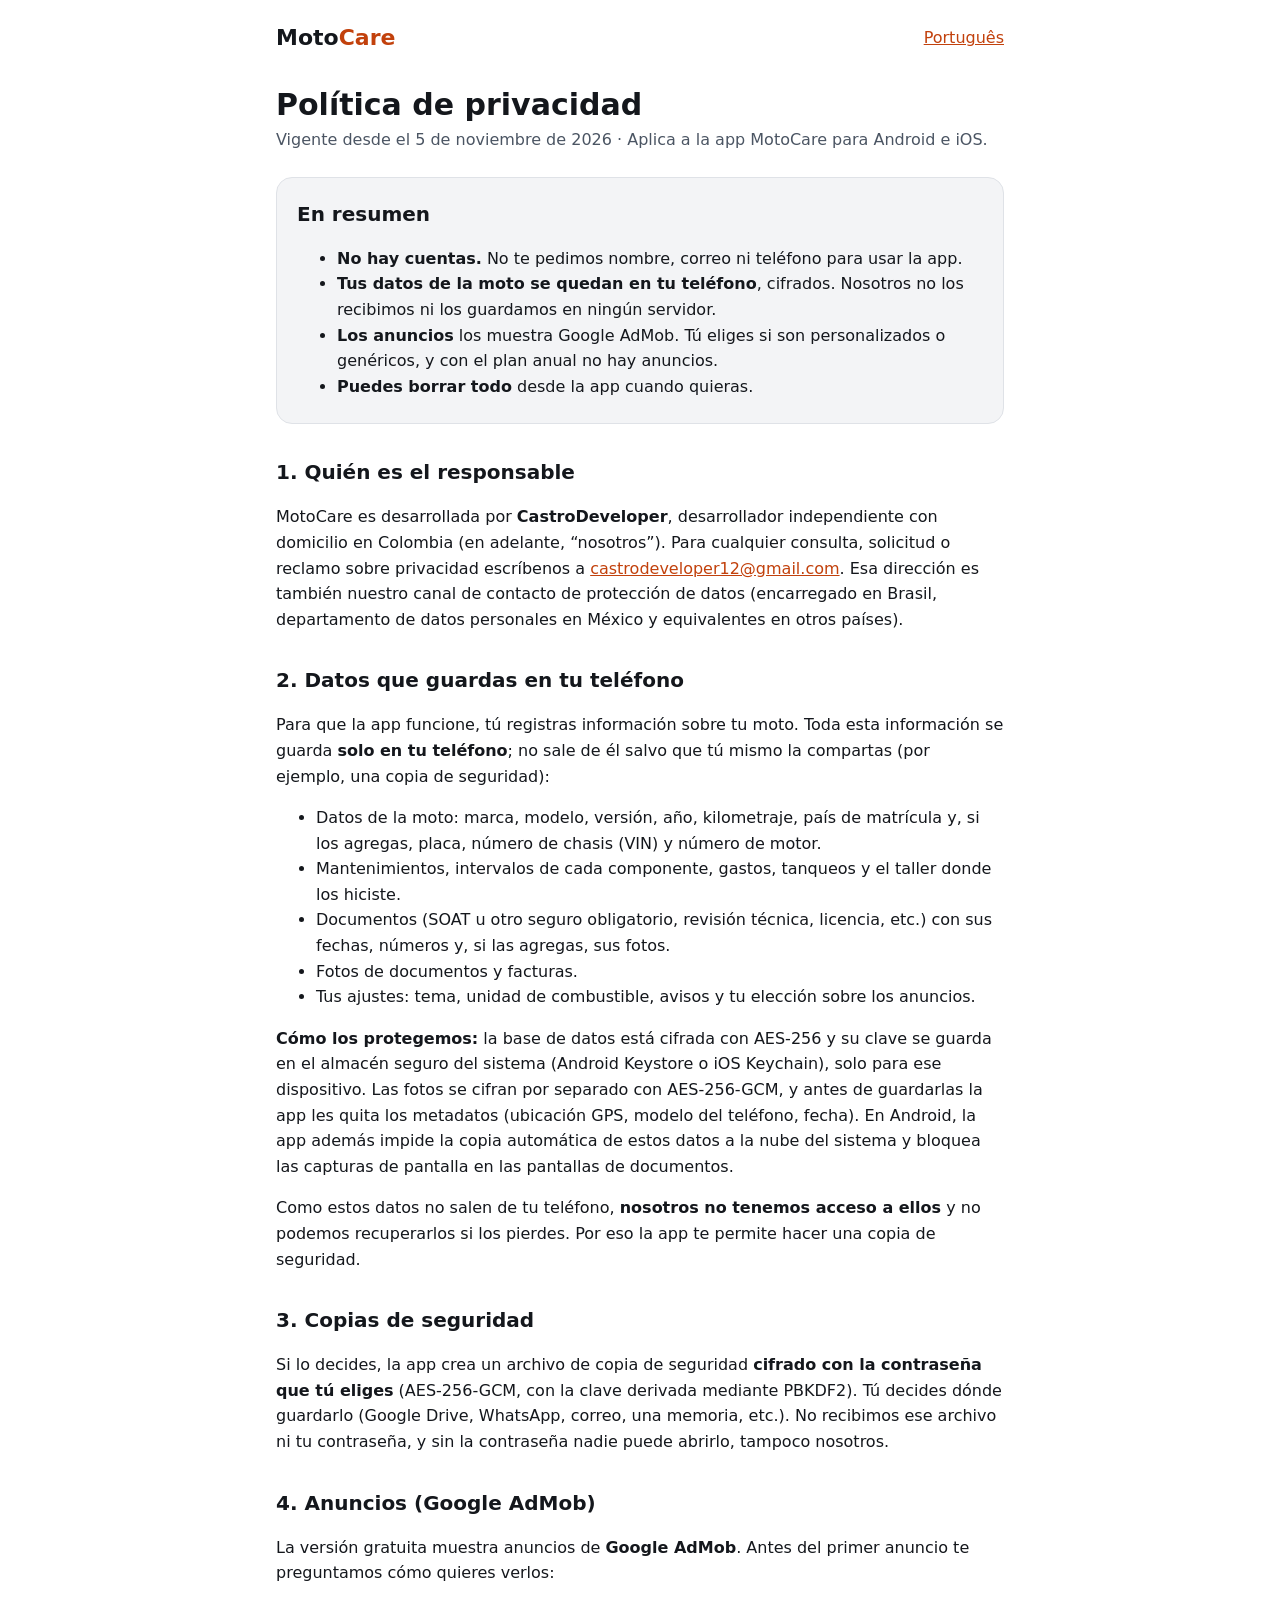
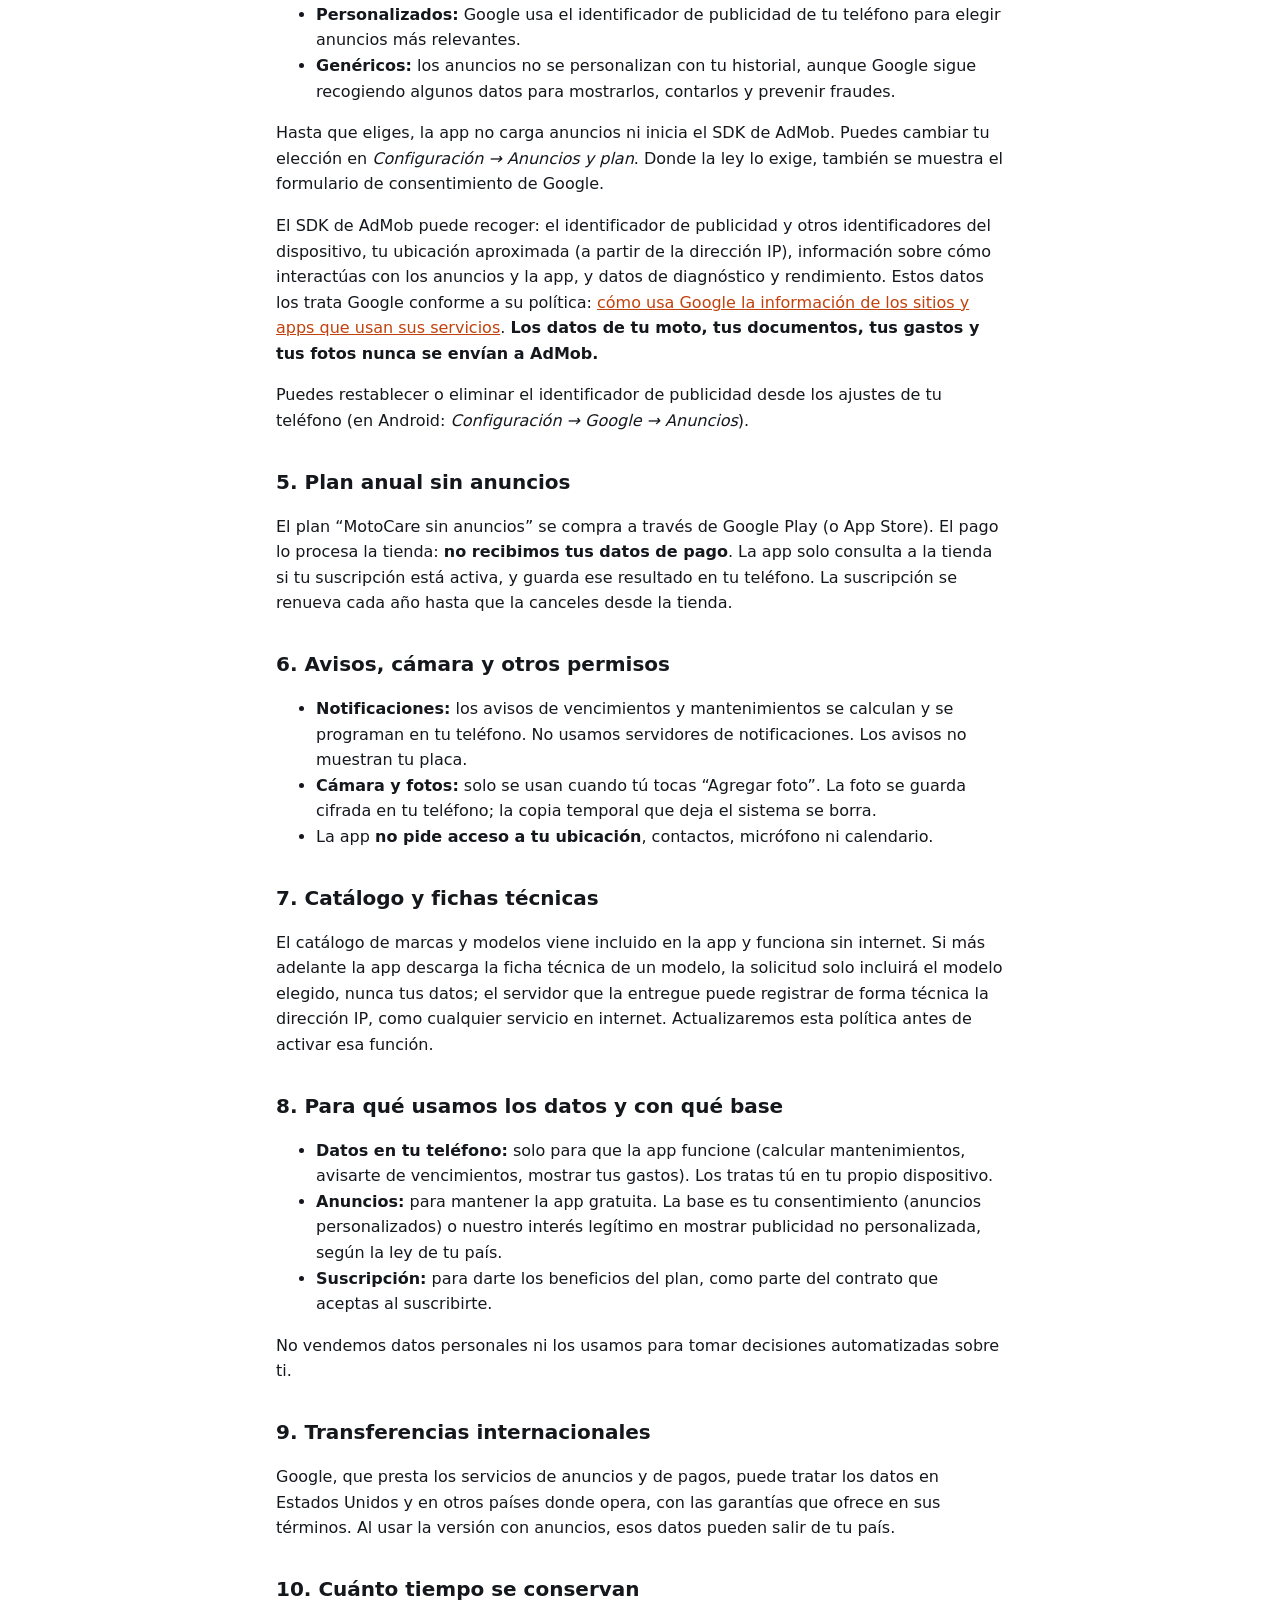
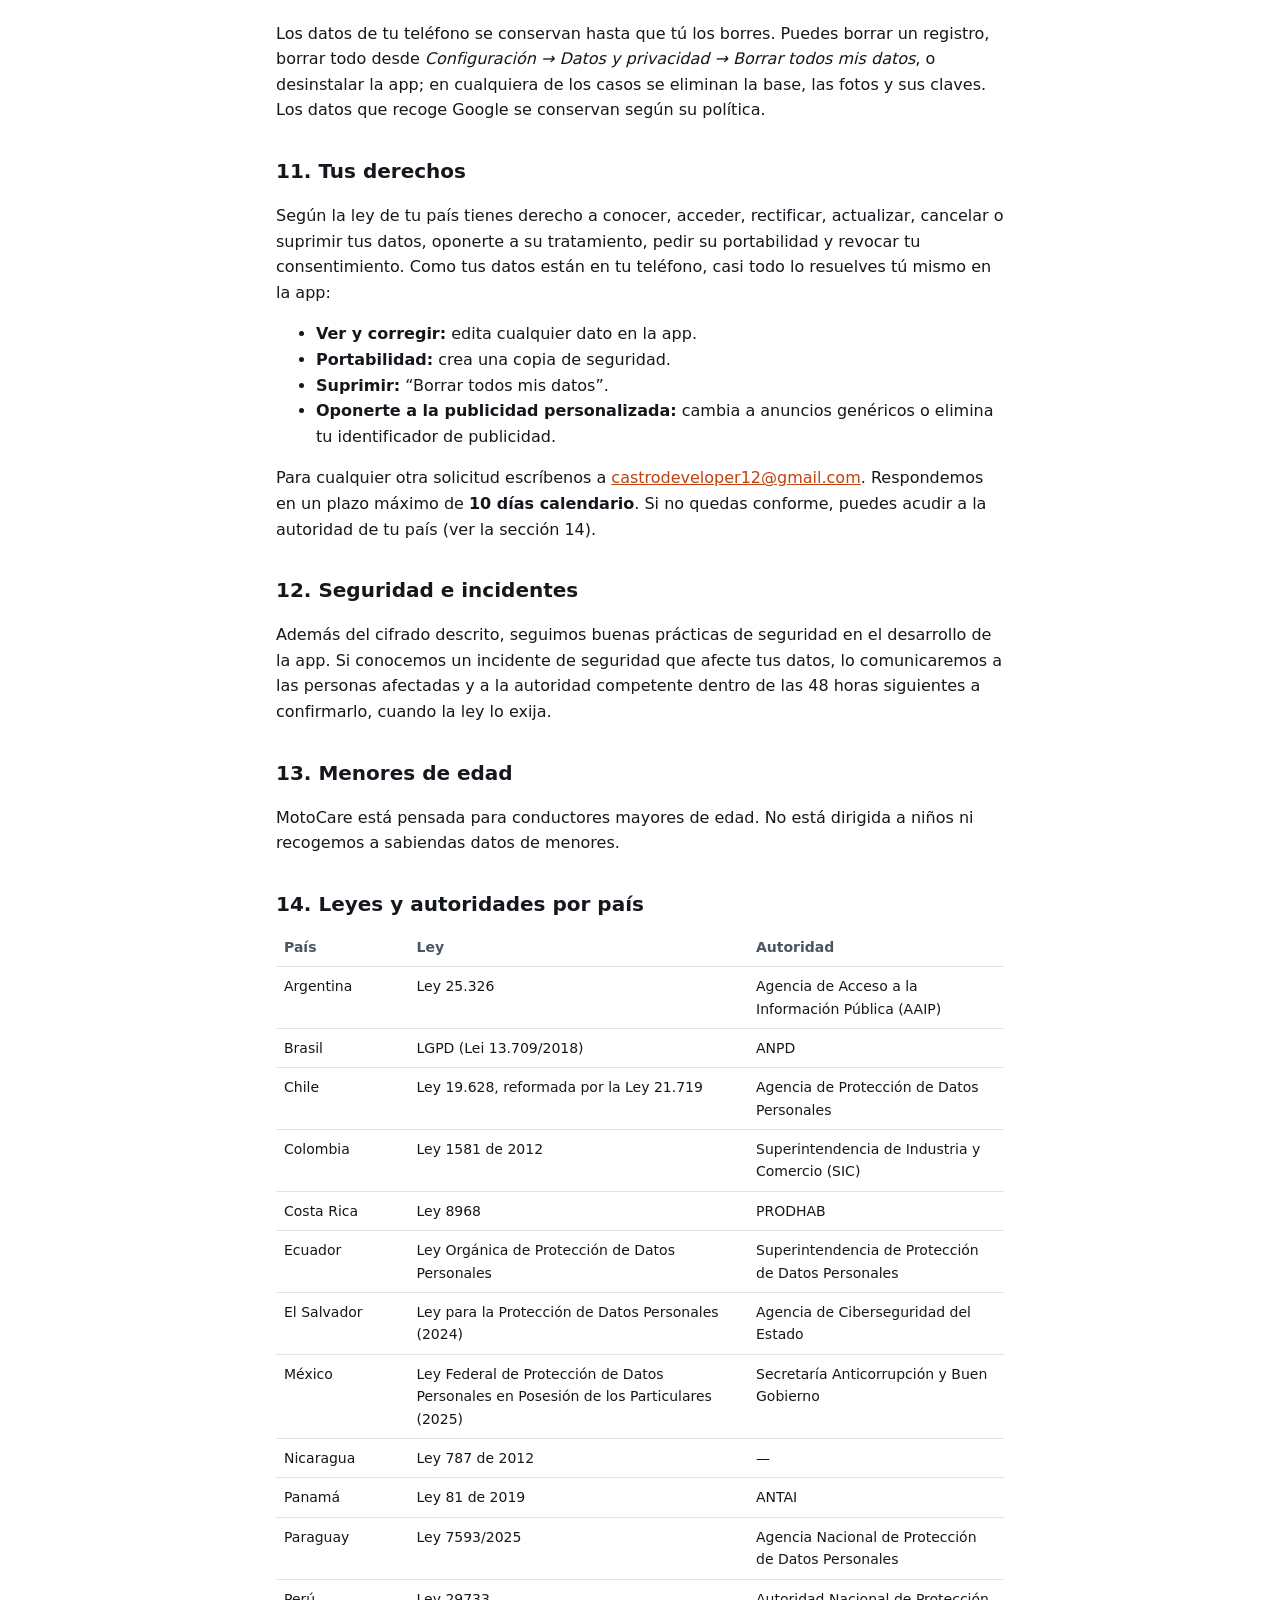
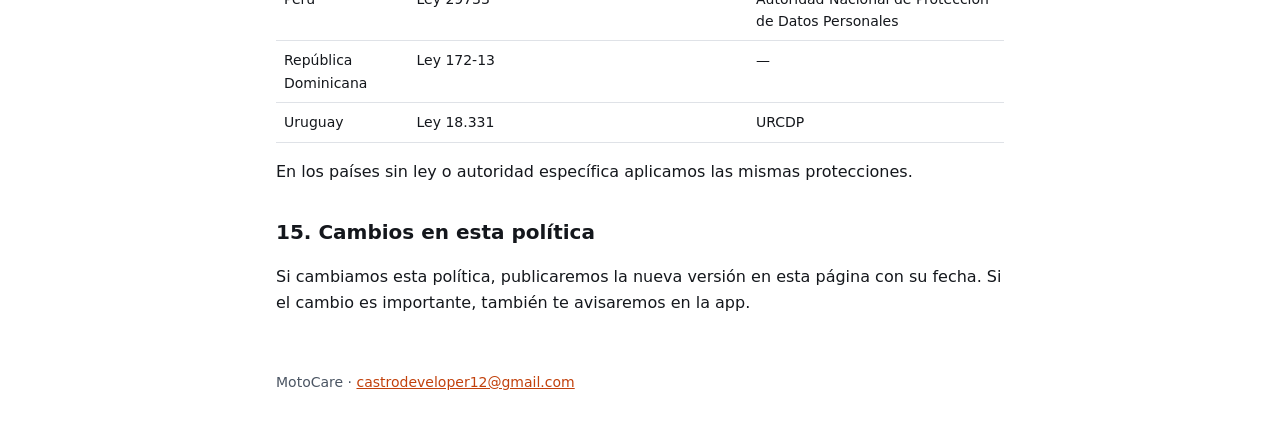
==== privacidad.html @ d0c4e3cc "Política de privacidad y páginas públicas de MotoCare" ====
<!doctype html>
<html lang="es">
<head>
<meta charset="utf-8">
<meta name="viewport" content="width=device-width, initial-scale=1">
<title>Política de privacidad · MotoCare</title>
<meta name="description" content="Política de privacidad de MotoCare: tus datos se guardan cifrados solo en tu teléfono.">
<link rel="stylesheet" href="estilo.css">
</head>
<body>
<header class="cabecera">
  <a class="marca" href="./"><span>Moto</span><b>Care</b></a>
  <nav><a href="privacidade.html" lang="pt-BR">Português</a></nav>
</header>
<main>
<h1>Política de privacidad</h1>
<p class="meta">Vigente desde el 5 de noviembre de 2026 · Aplica a la app MotoCare para Android e iOS.</p>

<div class="resumen">
  <h2>En resumen</h2>
  <ul>
    <li><strong>No hay cuentas.</strong> No te pedimos nombre, correo ni teléfono para usar la app.</li>
    <li><strong>Tus datos de la moto se quedan en tu teléfono</strong>, cifrados. Nosotros no los recibimos ni los guardamos en ningún servidor.</li>
    <li><strong>Los anuncios</strong> los muestra Google AdMob. Tú eliges si son personalizados o genéricos, y con el plan anual no hay anuncios.</li>
    <li><strong>Puedes borrar todo</strong> desde la app cuando quieras.</li>
  </ul>
</div>

<h2 id="responsable">1. Quién es el responsable</h2>
<p>MotoCare es desarrollada por <strong>CastroDeveloper</strong>, desarrollador independiente con domicilio en Colombia (en adelante, “nosotros”). Para cualquier consulta, solicitud o reclamo sobre privacidad escríbenos a <a href="mailto:castrodeveloper12@gmail.com">castrodeveloper12@gmail.com</a>. Esa dirección es también nuestro canal de contacto de protección de datos (encarregado en Brasil, departamento de datos personales en México y equivalentes en otros países).</p>

<h2 id="datos-telefono">2. Datos que guardas en tu teléfono</h2>
<p>Para que la app funcione, tú registras información sobre tu moto. Toda esta información se guarda <strong>solo en tu teléfono</strong>; no sale de él salvo que tú mismo la compartas (por ejemplo, una copia de seguridad):</p>
<ul>
  <li>Datos de la moto: marca, modelo, versión, año, kilometraje, país de matrícula y, si los agregas, placa, número de chasis (VIN) y número de motor.</li>
  <li>Mantenimientos, intervalos de cada componente, gastos, tanqueos y el taller donde los hiciste.</li>
  <li>Documentos (SOAT u otro seguro obligatorio, revisión técnica, licencia, etc.) con sus fechas, números y, si las agregas, sus fotos.</li>
  <li>Fotos de documentos y facturas.</li>
  <li>Tus ajustes: tema, unidad de combustible, avisos y tu elección sobre los anuncios.</li>
</ul>
<p><strong>Cómo los protegemos:</strong> la base de datos está cifrada con AES-256 y su clave se guarda en el almacén seguro del sistema (Android Keystore o iOS Keychain), solo para ese dispositivo. Las fotos se cifran por separado con AES-256-GCM, y antes de guardarlas la app les quita los metadatos (ubicación GPS, modelo del teléfono, fecha). En Android, la app además impide la copia automática de estos datos a la nube del sistema y bloquea las capturas de pantalla en las pantallas de documentos.</p>
<p>Como estos datos no salen de tu teléfono, <strong>nosotros no tenemos acceso a ellos</strong> y no podemos recuperarlos si los pierdes. Por eso la app te permite hacer una copia de seguridad.</p>

<h2 id="copias">3. Copias de seguridad</h2>
<p>Si lo decides, la app crea un archivo de copia de seguridad <strong>cifrado con la contraseña que tú eliges</strong> (AES-256-GCM, con la clave derivada mediante PBKDF2). Tú decides dónde guardarlo (Google Drive, WhatsApp, correo, una memoria, etc.). No recibimos ese archivo ni tu contraseña, y sin la contraseña nadie puede abrirlo, tampoco nosotros.</p>

<h2 id="anuncios">4. Anuncios (Google AdMob)</h2>
<p>La versión gratuita muestra anuncios de <strong>Google AdMob</strong>. Antes del primer anuncio te preguntamos cómo quieres verlos:</p>
<ul>
  <li><strong>Personalizados:</strong> Google usa el identificador de publicidad de tu teléfono para elegir anuncios más relevantes.</li>
  <li><strong>Genéricos:</strong> los anuncios no se personalizan con tu historial, aunque Google sigue recogiendo algunos datos para mostrarlos, contarlos y prevenir fraudes.</li>
</ul>
<p>Hasta que eliges, la app no carga anuncios ni inicia el SDK de AdMob. Puedes cambiar tu elección en <em>Configuración → Anuncios y plan</em>. Donde la ley lo exige, también se muestra el formulario de consentimiento de Google.</p>
<p>El SDK de AdMob puede recoger: el identificador de publicidad y otros identificadores del dispositivo, tu ubicación aproximada (a partir de la dirección IP), información sobre cómo interactúas con los anuncios y la app, y datos de diagnóstico y rendimiento. Estos datos los trata Google conforme a su política: <a href="https://policies.google.com/technologies/partner-sites">cómo usa Google la información de los sitios y apps que usan sus servicios</a>. <strong>Los datos de tu moto, tus documentos, tus gastos y tus fotos nunca se envían a AdMob.</strong></p>
<p>Puedes restablecer o eliminar el identificador de publicidad desde los ajustes de tu teléfono (en Android: <em>Configuración → Google → Anuncios</em>).</p>

<h2 id="compras">5. Plan anual sin anuncios</h2>
<p>El plan “MotoCare sin anuncios” se compra a través de Google Play (o App Store). El pago lo procesa la tienda: <strong>no recibimos tus datos de pago</strong>. La app solo consulta a la tienda si tu suscripción está activa, y guarda ese resultado en tu teléfono. La suscripción se renueva cada año hasta que la canceles desde la tienda.</p>

<h2 id="avisos">6. Avisos, cámara y otros permisos</h2>
<ul>
  <li><strong>Notificaciones:</strong> los avisos de vencimientos y mantenimientos se calculan y se programan en tu teléfono. No usamos servidores de notificaciones. Los avisos no muestran tu placa.</li>
  <li><strong>Cámara y fotos:</strong> solo se usan cuando tú tocas “Agregar foto”. La foto se guarda cifrada en tu teléfono; la copia temporal que deja el sistema se borra.</li>
  <li>La app <strong>no pide acceso a tu ubicación</strong>, contactos, micrófono ni calendario.</li>
</ul>

<h2 id="fichas">7. Catálogo y fichas técnicas</h2>
<p>El catálogo de marcas y modelos viene incluido en la app y funciona sin internet. Si más adelante la app descarga la ficha técnica de un modelo, la solicitud solo incluirá el modelo elegido, nunca tus datos; el servidor que la entregue puede registrar de forma técnica la dirección IP, como cualquier servicio en internet. Actualizaremos esta política antes de activar esa función.</p>

<h2 id="finalidades">8. Para qué usamos los datos y con qué base</h2>
<ul>
  <li><strong>Datos en tu teléfono:</strong> solo para que la app funcione (calcular mantenimientos, avisarte de vencimientos, mostrar tus gastos). Los tratas tú en tu propio dispositivo.</li>
  <li><strong>Anuncios:</strong> para mantener la app gratuita. La base es tu consentimiento (anuncios personalizados) o nuestro interés legítimo en mostrar publicidad no personalizada, según la ley de tu país.</li>
  <li><strong>Suscripción:</strong> para darte los beneficios del plan, como parte del contrato que aceptas al suscribirte.</li>
</ul>
<p>No vendemos datos personales ni los usamos para tomar decisiones automatizadas sobre ti.</p>

<h2 id="transferencias">9. Transferencias internacionales</h2>
<p>Google, que presta los servicios de anuncios y de pagos, puede tratar los datos en Estados Unidos y en otros países donde opera, con las garantías que ofrece en sus términos. Al usar la versión con anuncios, esos datos pueden salir de tu país.</p>

<h2 id="conservacion">10. Cuánto tiempo se conservan</h2>
<p>Los datos de tu teléfono se conservan hasta que tú los borres. Puedes borrar un registro, borrar todo desde <em>Configuración → Datos y privacidad → Borrar todos mis datos</em>, o desinstalar la app; en cualquiera de los casos se eliminan la base, las fotos y sus claves. Los datos que recoge Google se conservan según su política.</p>

<h2 id="derechos">11. Tus derechos</h2>
<p>Según la ley de tu país tienes derecho a conocer, acceder, rectificar, actualizar, cancelar o suprimir tus datos, oponerte a su tratamiento, pedir su portabilidad y revocar tu consentimiento. Como tus datos están en tu teléfono, casi todo lo resuelves tú mismo en la app:</p>
<ul>
  <li><strong>Ver y corregir:</strong> edita cualquier dato en la app.</li>
  <li><strong>Portabilidad:</strong> crea una copia de seguridad.</li>
  <li><strong>Suprimir:</strong> “Borrar todos mis datos”.</li>
  <li><strong>Oponerte a la publicidad personalizada:</strong> cambia a anuncios genéricos o elimina tu identificador de publicidad.</li>
</ul>
<p>Para cualquier otra solicitud escríbenos a <a href="mailto:castrodeveloper12@gmail.com">castrodeveloper12@gmail.com</a>. Respondemos en un plazo máximo de <strong>10 días calendario</strong>. Si no quedas conforme, puedes acudir a la autoridad de tu país (ver la sección 14).</p>

<h2 id="seguridad">12. Seguridad e incidentes</h2>
<p>Además del cifrado descrito, seguimos buenas prácticas de seguridad en el desarrollo de la app. Si conocemos un incidente de seguridad que afecte tus datos, lo comunicaremos a las personas afectadas y a la autoridad competente dentro de las 48 horas siguientes a confirmarlo, cuando la ley lo exija.</p>

<h2 id="menores">13. Menores de edad</h2>
<p>MotoCare está pensada para conductores mayores de edad. No está dirigida a niños ni recogemos a sabiendas datos de menores.</p>

<h2 id="paises">14. Leyes y autoridades por país</h2>
<div class="tabla">
<table>
<thead><tr><th>País</th><th>Ley</th><th>Autoridad</th></tr></thead>
<tbody>
<tr><td>Argentina</td><td>Ley 25.326</td><td>Agencia de Acceso a la Información Pública (AAIP)</td></tr>
<tr><td>Brasil</td><td>LGPD (Lei 13.709/2018)</td><td>ANPD</td></tr>
<tr><td>Chile</td><td>Ley 19.628, reformada por la Ley 21.719</td><td>Agencia de Protección de Datos Personales</td></tr>
<tr><td>Colombia</td><td>Ley 1581 de 2012</td><td>Superintendencia de Industria y Comercio (SIC)</td></tr>
<tr><td>Costa Rica</td><td>Ley 8968</td><td>PRODHAB</td></tr>
<tr><td>Ecuador</td><td>Ley Orgánica de Protección de Datos Personales</td><td>Superintendencia de Protección de Datos Personales</td></tr>
<tr><td>El Salvador</td><td>Ley para la Protección de Datos Personales (2024)</td><td>Agencia de Ciberseguridad del Estado</td></tr>
<tr><td>México</td><td>Ley Federal de Protección de Datos Personales en Posesión de los Particulares (2025)</td><td>Secretaría Anticorrupción y Buen Gobierno</td></tr>
<tr><td>Nicaragua</td><td>Ley 787 de 2012</td><td>—</td></tr>
<tr><td>Panamá</td><td>Ley 81 de 2019</td><td>ANTAI</td></tr>
<tr><td>Paraguay</td><td>Ley 7593/2025</td><td>Agencia Nacional de Protección de Datos Personales</td></tr>
<tr><td>Perú</td><td>Ley 29733</td><td>Autoridad Nacional de Protección de Datos Personales</td></tr>
<tr><td>República Dominicana</td><td>Ley 172-13</td><td>—</td></tr>
<tr><td>Uruguay</td><td>Ley 18.331</td><td>URCDP</td></tr>
</tbody>
</table>
</div>
<p>En los países sin ley o autoridad específica aplicamos las mismas protecciones.</p>

<h2 id="cambios">15. Cambios en esta política</h2>
<p>Si cambiamos esta política, publicaremos la nueva versión en esta página con su fecha. Si el cambio es importante, también te avisaremos en la app.</p>
</main>
<footer class="pie">MotoCare · <a href="mailto:castrodeveloper12@gmail.com">castrodeveloper12@gmail.com</a></footer>
</body>
</html>
---- estilo.css ----
:root {
  --fondo: #ffffff;
  --superficie: #f3f4f6;
  --texto: #14171c;
  --suave: #4b5563;
  --borde: #dfe2e7;
  --primario: #c2410c;
  color-scheme: light dark;
}
@media (prefers-color-scheme: dark) {
  :root {
    --fondo: #101318;
    --superficie: #1a1f27;
    --texto: #eef0f3;
    --suave: #a9b1bd;
    --borde: #2b3341;
    --primario: #ff7838;
  }
}
* { box-sizing: border-box; }
body {
  margin: 0;
  background: var(--fondo);
  color: var(--texto);
  font: 16px/1.6 system-ui, -apple-system, "Segoe UI", Roboto, sans-serif;
}
a { color: var(--primario); }
.cabecera, main, .pie { max-width: 760px; margin: 0 auto; padding: 0 16px; }
.cabecera {
  display: flex; justify-content: space-between; align-items: center;
  padding-top: 20px; padding-bottom: 8px;
}
.marca { font-weight: 800; font-size: 22px; text-decoration: none; color: var(--texto); }
.marca b { color: var(--primario); }
h1 { font-size: 30px; line-height: 1.2; margin: 24px 0 4px; }
h2 { font-size: 20px; margin: 32px 0 8px; }
.meta { color: var(--suave); margin-top: 0; }
.resumen {
  background: var(--superficie); border: 1px solid var(--borde);
  border-radius: 16px; padding: 4px 20px 8px; margin: 24px 0;
}
.resumen h2 { margin-top: 16px; }
.tabla { overflow-x: auto; }
table { border-collapse: collapse; width: 100%; font-size: 14px; }
th, td { text-align: left; padding: 8px; border-bottom: 1px solid var(--borde); vertical-align: top; }
th { color: var(--suave); font-weight: 600; }
.enlaces { list-style: none; padding: 0; }
.enlaces li { margin: 10px 0; }
.enlaces a {
  display: block; padding: 14px 16px; border: 1px solid var(--borde);
  border-radius: 12px; background: var(--superficie); text-decoration: none; font-weight: 600;
}
.pie { color: var(--suave); font-size: 14px; padding-top: 40px; padding-bottom: 40px; }
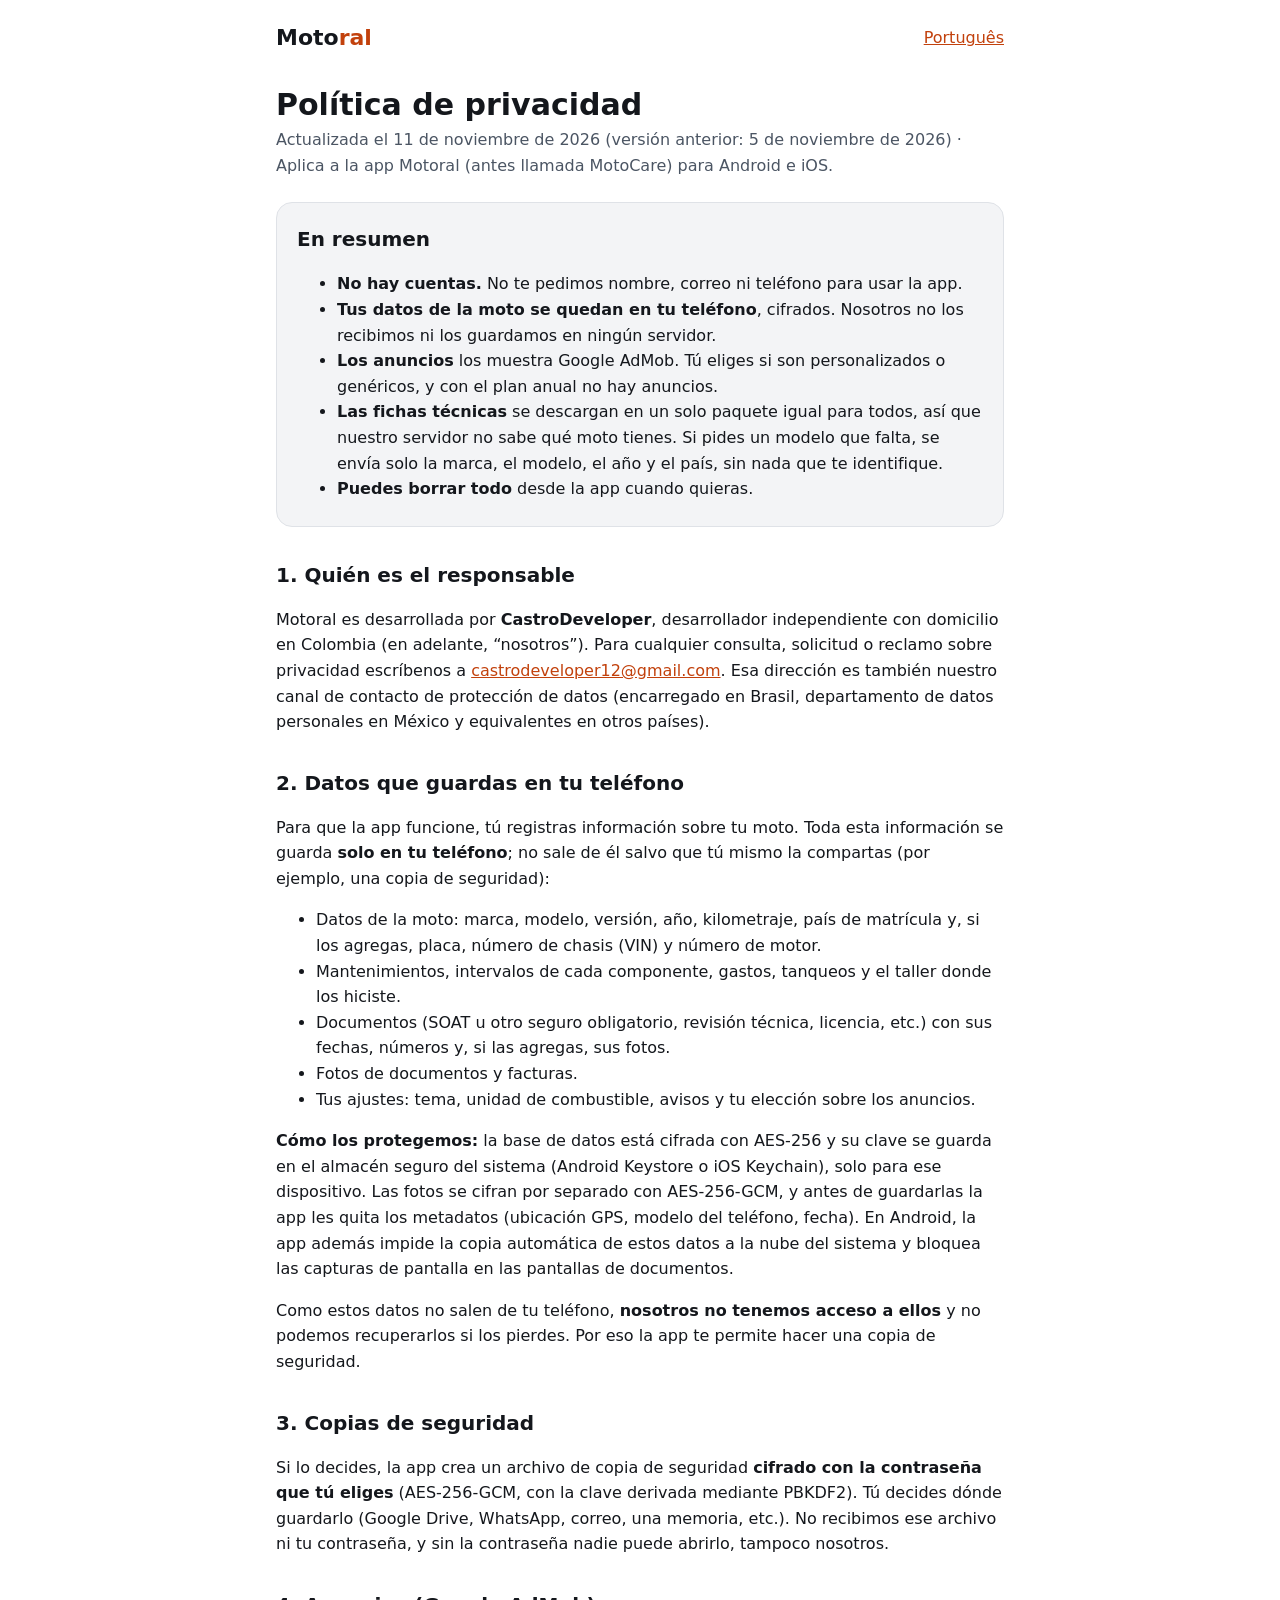
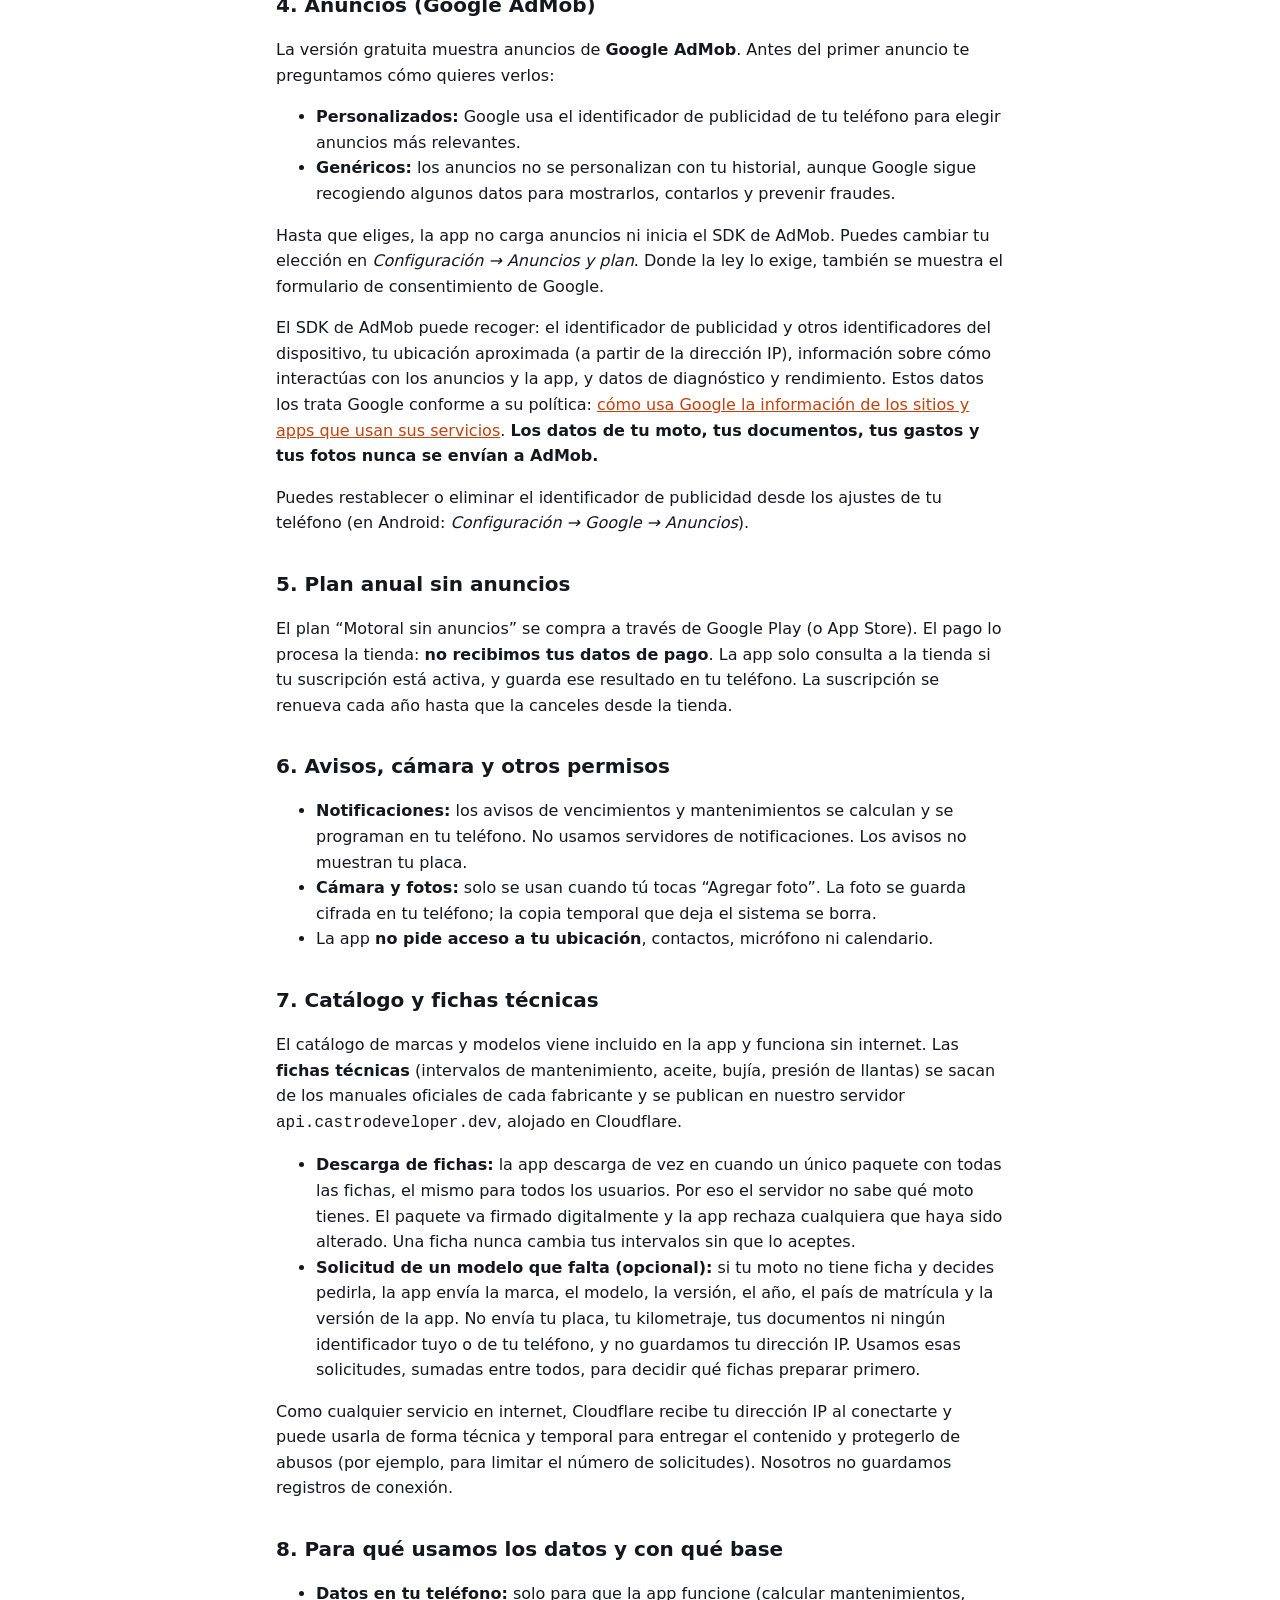
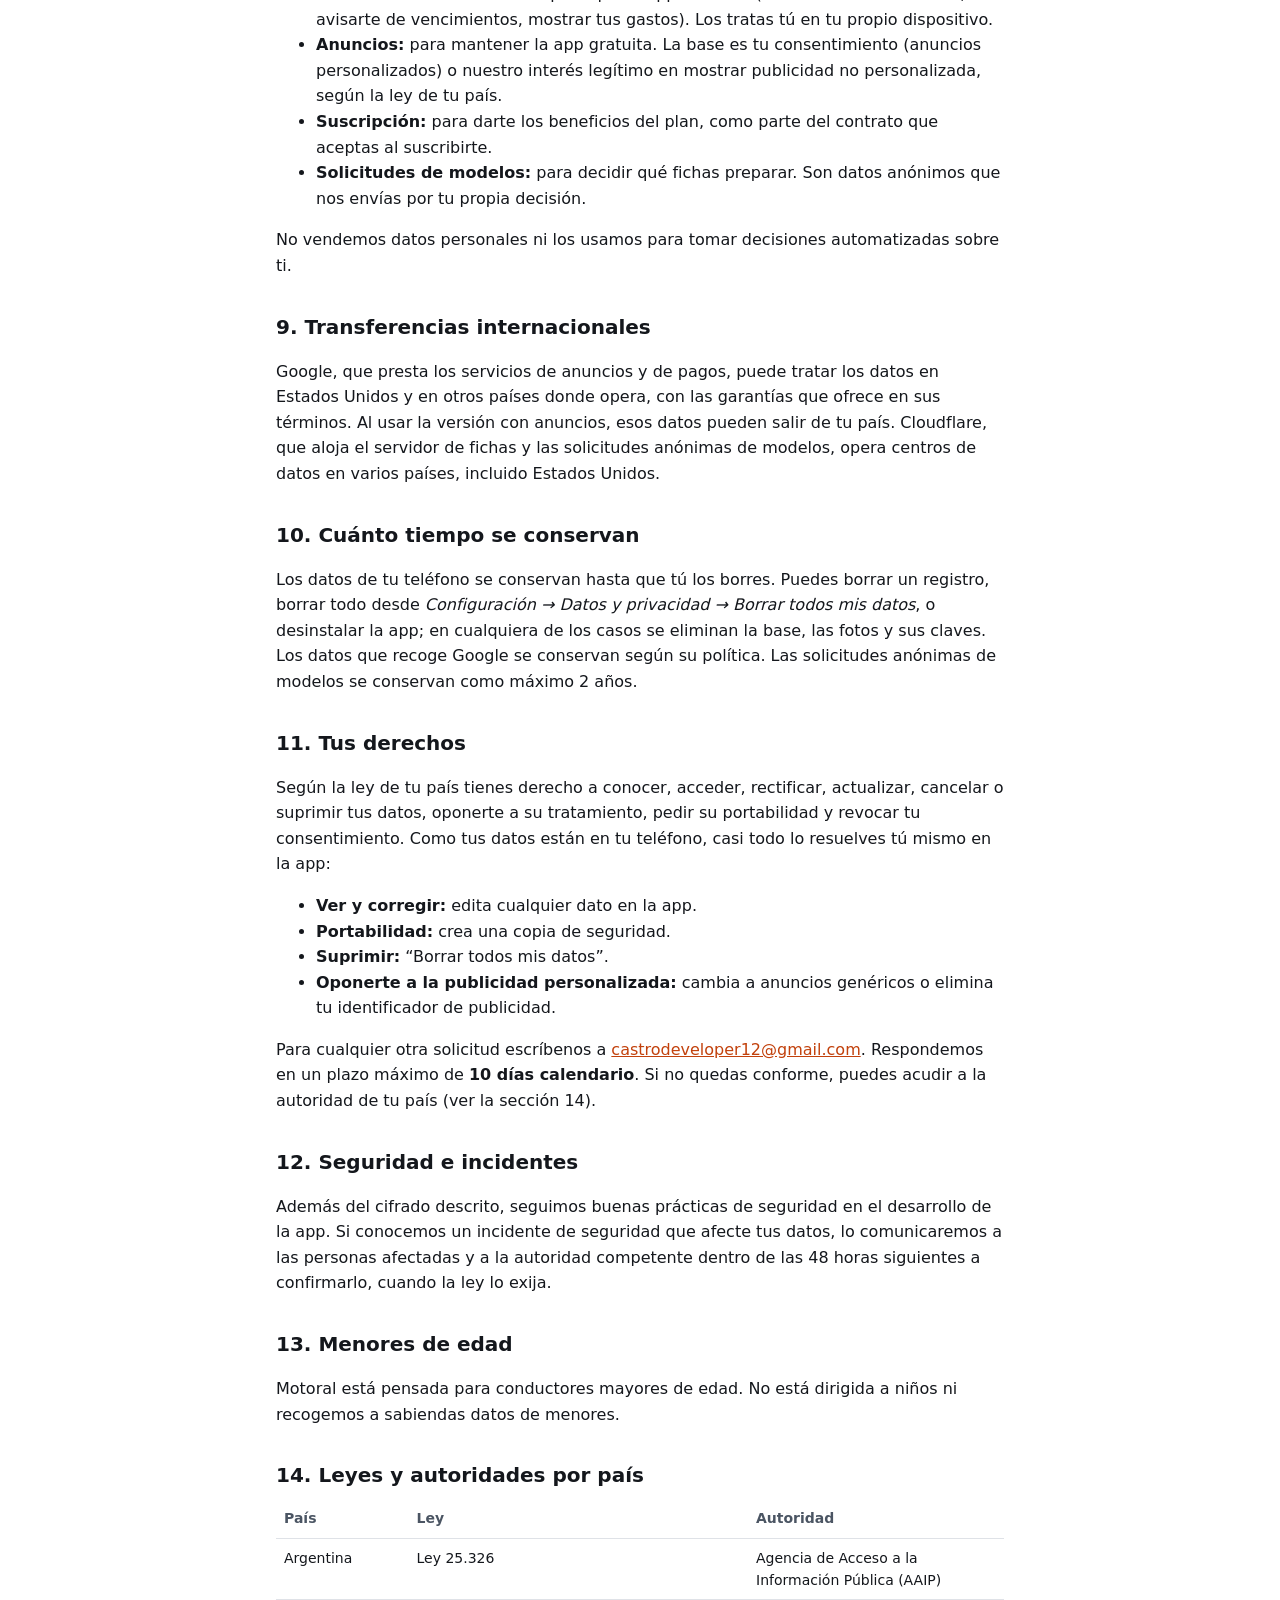
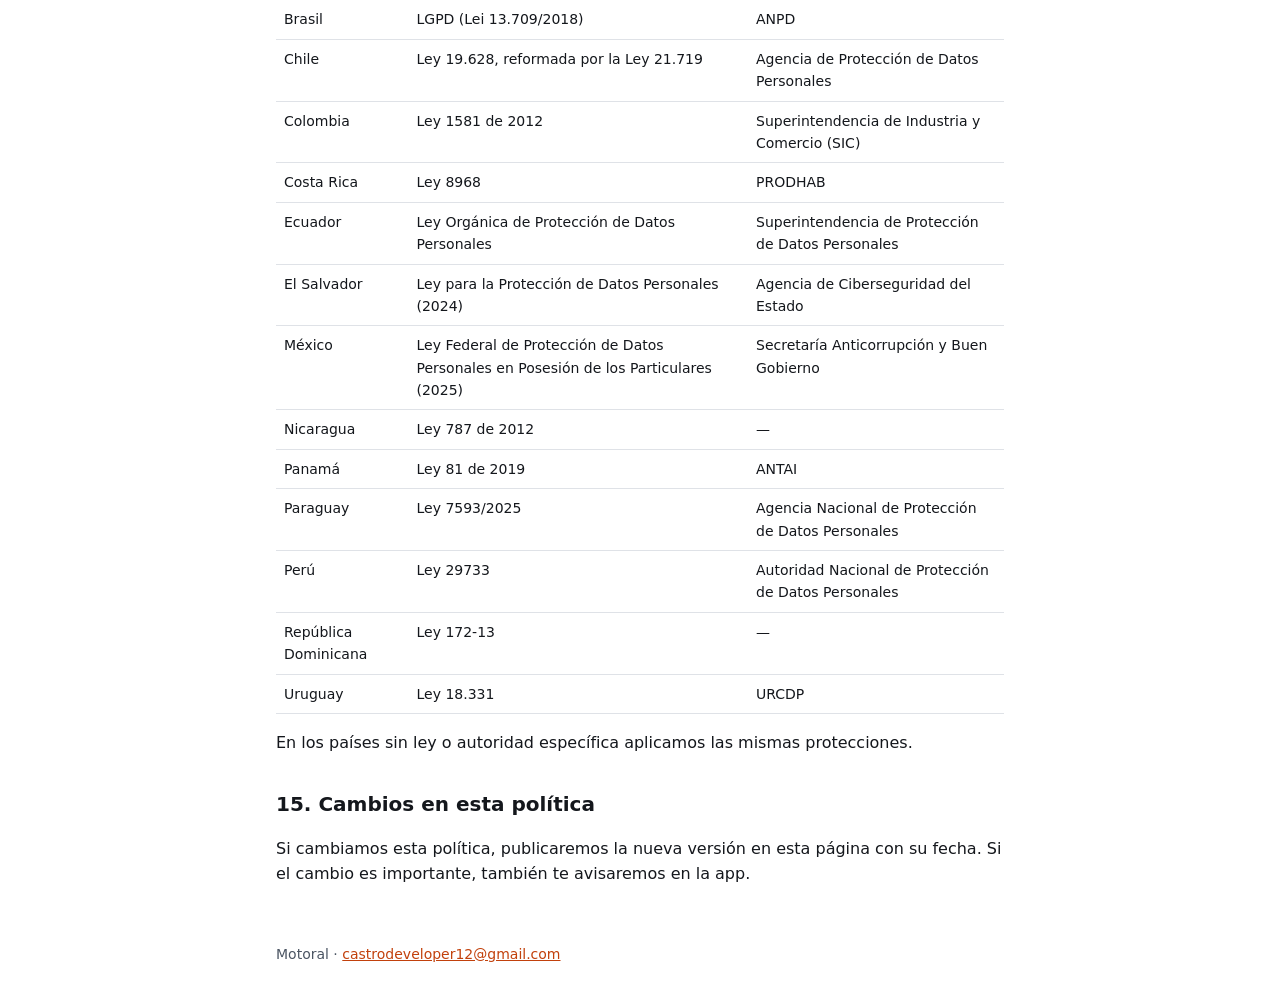
==== commit 612f9920: "Motoral: nuevo nombre de la app y fichas técnicas en la política Explica la descarga del paquete fir" ====
--- a/privacidad.html
+++ b/privacidad.html
@@ -3,18 +3,18 @@
 <head>
 <meta charset="utf-8">
 <meta name="viewport" content="width=device-width, initial-scale=1">
-<title>Política de privacidad · MotoCare</title>
-<meta name="description" content="Política de privacidad de MotoCare: tus datos se guardan cifrados solo en tu teléfono.">
+<title>Política de privacidad · Motoral</title>
+<meta name="description" content="Política de privacidad de Motoral: tus datos se guardan cifrados solo en tu teléfono.">
 <link rel="stylesheet" href="estilo.css">
 </head>
 <body>
 <header class="cabecera">
-  <a class="marca" href="./"><span>Moto</span><b>Care</b></a>
+  <a class="marca" href="./"><span>Moto</span><b>ral</b></a>
   <nav><a href="privacidade.html" lang="pt-BR">Português</a></nav>
 </header>
 <main>
 <h1>Política de privacidad</h1>
-<p class="meta">Vigente desde el 5 de noviembre de 2026 · Aplica a la app MotoCare para Android e iOS.</p>
+<p class="meta">Actualizada el 11 de noviembre de 2026 (versión anterior: 5 de noviembre de 2026) · Aplica a la app Motoral (antes llamada MotoCare) para Android e iOS.</p>
 
 <div class="resumen">
   <h2>En resumen</h2>
@@ -22,12 +22,13 @@
     <li><strong>No hay cuentas.</strong> No te pedimos nombre, correo ni teléfono para usar la app.</li>
     <li><strong>Tus datos de la moto se quedan en tu teléfono</strong>, cifrados. Nosotros no los recibimos ni los guardamos en ningún servidor.</li>
     <li><strong>Los anuncios</strong> los muestra Google AdMob. Tú eliges si son personalizados o genéricos, y con el plan anual no hay anuncios.</li>
+    <li><strong>Las fichas técnicas</strong> se descargan en un solo paquete igual para todos, así que nuestro servidor no sabe qué moto tienes. Si pides un modelo que falta, se envía solo la marca, el modelo, el año y el país, sin nada que te identifique.</li>
     <li><strong>Puedes borrar todo</strong> desde la app cuando quieras.</li>
   </ul>
 </div>
 
 <h2 id="responsable">1. Quién es el responsable</h2>
-<p>MotoCare es desarrollada por <strong>CastroDeveloper</strong>, desarrollador independiente con domicilio en Colombia (en adelante, “nosotros”). Para cualquier consulta, solicitud o reclamo sobre privacidad escríbenos a <a href="mailto:castrodeveloper12@gmail.com">castrodeveloper12@gmail.com</a>. Esa dirección es también nuestro canal de contacto de protección de datos (encarregado en Brasil, departamento de datos personales en México y equivalentes en otros países).</p>
+<p>Motoral es desarrollada por <strong>CastroDeveloper</strong>, desarrollador independiente con domicilio en Colombia (en adelante, “nosotros”). Para cualquier consulta, solicitud o reclamo sobre privacidad escríbenos a <a href="mailto:castrodeveloper12@gmail.com">castrodeveloper12@gmail.com</a>. Esa dirección es también nuestro canal de contacto de protección de datos (encarregado en Brasil, departamento de datos personales en México y equivalentes en otros países).</p>
 
 <h2 id="datos-telefono">2. Datos que guardas en tu teléfono</h2>
 <p>Para que la app funcione, tú registras información sobre tu moto. Toda esta información se guarda <strong>solo en tu teléfono</strong>; no sale de él salvo que tú mismo la compartas (por ejemplo, una copia de seguridad):</p>
@@ -55,7 +56,7 @@
 <p>Puedes restablecer o eliminar el identificador de publicidad desde los ajustes de tu teléfono (en Android: <em>Configuración → Google → Anuncios</em>).</p>
 
 <h2 id="compras">5. Plan anual sin anuncios</h2>
-<p>El plan “MotoCare sin anuncios” se compra a través de Google Play (o App Store). El pago lo procesa la tienda: <strong>no recibimos tus datos de pago</strong>. La app solo consulta a la tienda si tu suscripción está activa, y guarda ese resultado en tu teléfono. La suscripción se renueva cada año hasta que la canceles desde la tienda.</p>
+<p>El plan “Motoral sin anuncios” se compra a través de Google Play (o App Store). El pago lo procesa la tienda: <strong>no recibimos tus datos de pago</strong>. La app solo consulta a la tienda si tu suscripción está activa, y guarda ese resultado en tu teléfono. La suscripción se renueva cada año hasta que la canceles desde la tienda.</p>
 
 <h2 id="avisos">6. Avisos, cámara y otros permisos</h2>
 <ul>
@@ -65,21 +66,27 @@
 </ul>
 
 <h2 id="fichas">7. Catálogo y fichas técnicas</h2>
-<p>El catálogo de marcas y modelos viene incluido en la app y funciona sin internet. Si más adelante la app descarga la ficha técnica de un modelo, la solicitud solo incluirá el modelo elegido, nunca tus datos; el servidor que la entregue puede registrar de forma técnica la dirección IP, como cualquier servicio en internet. Actualizaremos esta política antes de activar esa función.</p>
+<p>El catálogo de marcas y modelos viene incluido en la app y funciona sin internet. Las <strong>fichas técnicas</strong> (intervalos de mantenimiento, aceite, bujía, presión de llantas) se sacan de los manuales oficiales de cada fabricante y se publican en nuestro servidor <code>api.castrodeveloper.dev</code>, alojado en Cloudflare.</p>
+<ul>
+  <li><strong>Descarga de fichas:</strong> la app descarga de vez en cuando un único paquete con todas las fichas, el mismo para todos los usuarios. Por eso el servidor no sabe qué moto tienes. El paquete va firmado digitalmente y la app rechaza cualquiera que haya sido alterado. Una ficha nunca cambia tus intervalos sin que lo aceptes.</li>
+  <li><strong>Solicitud de un modelo que falta (opcional):</strong> si tu moto no tiene ficha y decides pedirla, la app envía la marca, el modelo, la versión, el año, el país de matrícula y la versión de la app. No envía tu placa, tu kilometraje, tus documentos ni ningún identificador tuyo o de tu teléfono, y no guardamos tu dirección IP. Usamos esas solicitudes, sumadas entre todos, para decidir qué fichas preparar primero.</li>
+</ul>
+<p>Como cualquier servicio en internet, Cloudflare recibe tu dirección IP al conectarte y puede usarla de forma técnica y temporal para entregar el contenido y protegerlo de abusos (por ejemplo, para limitar el número de solicitudes). Nosotros no guardamos registros de conexión.</p>
 
 <h2 id="finalidades">8. Para qué usamos los datos y con qué base</h2>
 <ul>
   <li><strong>Datos en tu teléfono:</strong> solo para que la app funcione (calcular mantenimientos, avisarte de vencimientos, mostrar tus gastos). Los tratas tú en tu propio dispositivo.</li>
   <li><strong>Anuncios:</strong> para mantener la app gratuita. La base es tu consentimiento (anuncios personalizados) o nuestro interés legítimo en mostrar publicidad no personalizada, según la ley de tu país.</li>
   <li><strong>Suscripción:</strong> para darte los beneficios del plan, como parte del contrato que aceptas al suscribirte.</li>
+  <li><strong>Solicitudes de modelos:</strong> para decidir qué fichas preparar. Son datos anónimos que nos envías por tu propia decisión.</li>
 </ul>
 <p>No vendemos datos personales ni los usamos para tomar decisiones automatizadas sobre ti.</p>
 
 <h2 id="transferencias">9. Transferencias internacionales</h2>
-<p>Google, que presta los servicios de anuncios y de pagos, puede tratar los datos en Estados Unidos y en otros países donde opera, con las garantías que ofrece en sus términos. Al usar la versión con anuncios, esos datos pueden salir de tu país.</p>
+<p>Google, que presta los servicios de anuncios y de pagos, puede tratar los datos en Estados Unidos y en otros países donde opera, con las garantías que ofrece en sus términos. Al usar la versión con anuncios, esos datos pueden salir de tu país. Cloudflare, que aloja el servidor de fichas y las solicitudes anónimas de modelos, opera centros de datos en varios países, incluido Estados Unidos.</p>
 
 <h2 id="conservacion">10. Cuánto tiempo se conservan</h2>
-<p>Los datos de tu teléfono se conservan hasta que tú los borres. Puedes borrar un registro, borrar todo desde <em>Configuración → Datos y privacidad → Borrar todos mis datos</em>, o desinstalar la app; en cualquiera de los casos se eliminan la base, las fotos y sus claves. Los datos que recoge Google se conservan según su política.</p>
+<p>Los datos de tu teléfono se conservan hasta que tú los borres. Puedes borrar un registro, borrar todo desde <em>Configuración → Datos y privacidad → Borrar todos mis datos</em>, o desinstalar la app; en cualquiera de los casos se eliminan la base, las fotos y sus claves. Los datos que recoge Google se conservan según su política. Las solicitudes anónimas de modelos se conservan como máximo 2 años.</p>
 
 <h2 id="derechos">11. Tus derechos</h2>
 <p>Según la ley de tu país tienes derecho a conocer, acceder, rectificar, actualizar, cancelar o suprimir tus datos, oponerte a su tratamiento, pedir su portabilidad y revocar tu consentimiento. Como tus datos están en tu teléfono, casi todo lo resuelves tú mismo en la app:</p>
@@ -95,7 +102,7 @@
 <p>Además del cifrado descrito, seguimos buenas prácticas de seguridad en el desarrollo de la app. Si conocemos un incidente de seguridad que afecte tus datos, lo comunicaremos a las personas afectadas y a la autoridad competente dentro de las 48 horas siguientes a confirmarlo, cuando la ley lo exija.</p>
 
 <h2 id="menores">13. Menores de edad</h2>
-<p>MotoCare está pensada para conductores mayores de edad. No está dirigida a niños ni recogemos a sabiendas datos de menores.</p>
+<p>Motoral está pensada para conductores mayores de edad. No está dirigida a niños ni recogemos a sabiendas datos de menores.</p>
 
 <h2 id="paises">14. Leyes y autoridades por país</h2>
 <div class="tabla">
@@ -124,6 +131,6 @@
 <h2 id="cambios">15. Cambios en esta política</h2>
 <p>Si cambiamos esta política, publicaremos la nueva versión en esta página con su fecha. Si el cambio es importante, también te avisaremos en la app.</p>
 </main>
-<footer class="pie">MotoCare · <a href="mailto:castrodeveloper12@gmail.com">castrodeveloper12@gmail.com</a></footer>
+<footer class="pie">Motoral · <a href="mailto:castrodeveloper12@gmail.com">castrodeveloper12@gmail.com</a></footer>
 </body>
 </html>
